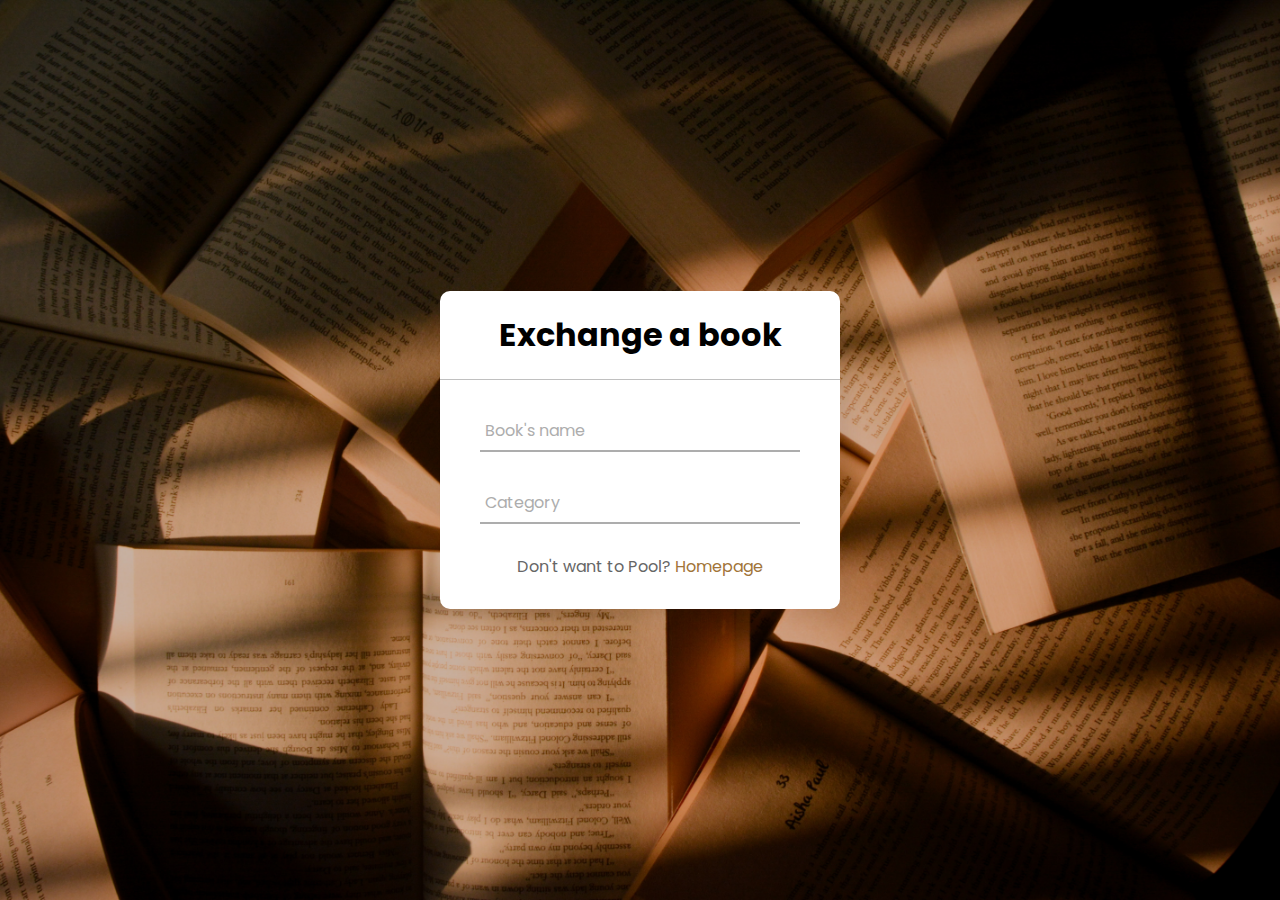
==== bookupload/bookupload.html @ 42f6190c "Add files via upload" ====
<!DOCTYPE html>
<!-- Coding By CodingNepal - youtube.com/codingnepal -->
<html lang="en" dir="ltr">
  <head>
    <meta charset="utf-8">
    <title>Upload your book</title>
    <link rel="stylesheet" href="stylebookupload.css">
  </head>
  <body>
    <div class="center">
      <h1>Exchange a book</h1>
      <form method="post">
        <div class="txt_field">
          <input type="text" required>
          <span></span>
          <label>Book's name</label>
        </div>
        <div class="txt_field">
          <input type="password" required>
          <span></span>
          <label>Category</label>
        </div>
        <!-- <div class="pass">Forgot Password?</div>
        <input type="submit" value="Login"> -->
        <div class="signup_link">
          Don't want to Pool? <a href="http://127.0.0.1:5500/index.html#">Homepage</a>
        </div>
      </form>
    </div>

  </body>
</html>
---- bookupload/stylebookupload.css ----
@import url('https://fonts.googleapis.com/css2?family=Noto+Sans:wght@700&family=Poppins:wght@400;500;600&display=swap');
*{
  margin: 0;
  padding: 0;
  box-sizing: border-box;
  font-family: "Poppins", sans-serif;
}
body{
  background: url('img3.jpg')no-repeat;
  width: 100%;
  height: 100vh;
  background-size: cover;
  background-position: center;
  position: relative;
}
.center{
  position: absolute;
  top: 50%;
  left: 50%;
  transform: translate(-50%, -50%);
  width: 400px;
  background: white;
  border-radius: 10px;
  box-shadow: 10px 10px 15px rgba(0,0,0,0.05);
}
.center h1{
  text-align: center;
  padding: 20px 0;
  border-bottom: 1px solid silver;
}
.center form{
  padding: 0 40px;
  box-sizing: border-box;
}
form .txt_field{
  position: relative;
  border-bottom: 2px solid #adadad;
  margin: 30px 0;
}
.txt_field input{
  width: 100%;
  padding: 0 5px;
  height: 40px;
  font-size: 16px;
  border: none;
  background: none;
  outline: none;
}
.txt_field label{
  position: absolute;
  top: 50%;
  left: 5px;
  color: #adadad;
  transform: translateY(-50%);
  font-size: 16px;
  pointer-events: none;
  transition: .5s;
}
.txt_field span::before{
  content: '';
  position: absolute;
  top: 40px;
  left: 0;
  width: 0%;
  height: 2px;
  background: #a17438;
  transition: .5s;
}
.txt_field input:focus ~ label,
.txt_field input:valid ~ label{
  top: -5px;
  color:#a17438;
}
.txt_field input:focus ~ span::before,
.txt_field input:valid ~ span::before{
  width: 100%;
}
.pass{
  margin: -5px 0 20px 5px;
  color: #a6a6a6;
  cursor: pointer;
}
.pass:hover{
  text-decoration: underline;
}
input[type="submit"]{
  width: 100%;
  height: 50px;
  border: 1px solid;
  background: #a17438;
  border-radius: 25px;
  font-size: 18px;
  color: #e9f4fb;
  font-weight: 700;
  cursor: pointer;
  outline: none;
}
input[type="submit"]:hover{
  border-color: #a17438;
  transition: .5s;
}
.signup_link{
  margin: 30px 0;
  text-align: center;
  font-size: 16px;
  color: #666666;
}
.signup_link a{
  color: #a17438;
  text-decoration: none;
}
.signup_link a:hover{
  text-decoration: underline;
}
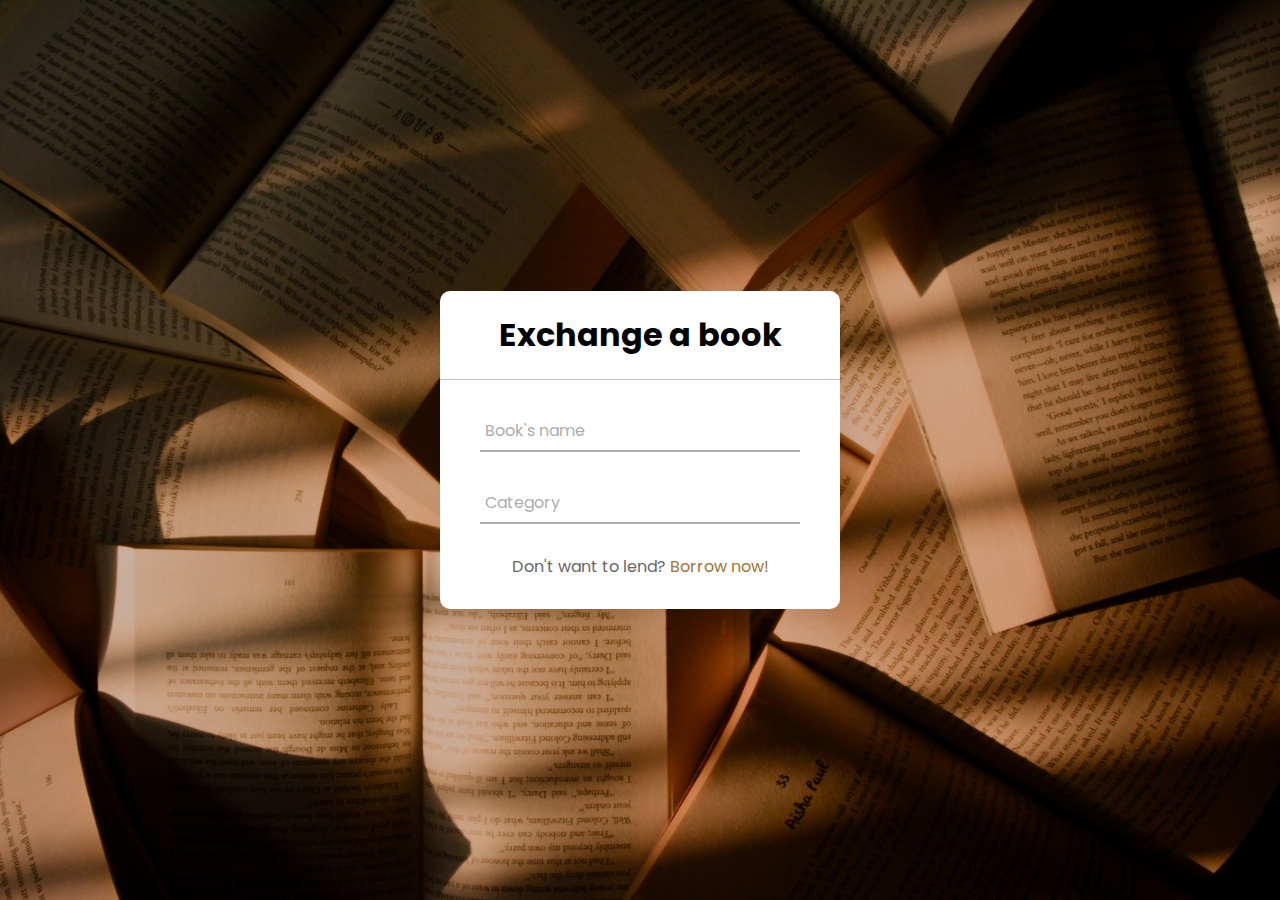
==== commit 40f9b3a4: "Update bookupload.html" ====
--- a/bookupload/bookupload.html
+++ b/bookupload/bookupload.html
@@ -3,7 +3,7 @@
 <html lang="en" dir="ltr">
   <head>
     <meta charset="utf-8">
-    <title>Upload your book</title>
+    <title>Lend a book</title>
     <link rel="stylesheet" href="stylebookupload.css">
   </head>
   <body>
@@ -23,7 +23,7 @@
         <!-- <div class="pass">Forgot Password?</div>
         <input type="submit" value="Login"> -->
         <div class="signup_link">
-          Don't want to Pool? <a href="http://127.0.0.1:5500/index.html#">Homepage</a>
+          Don't want to lend? <a href="../index.html">Borrow now!</a>
         </div>
       </form>
     </div>
